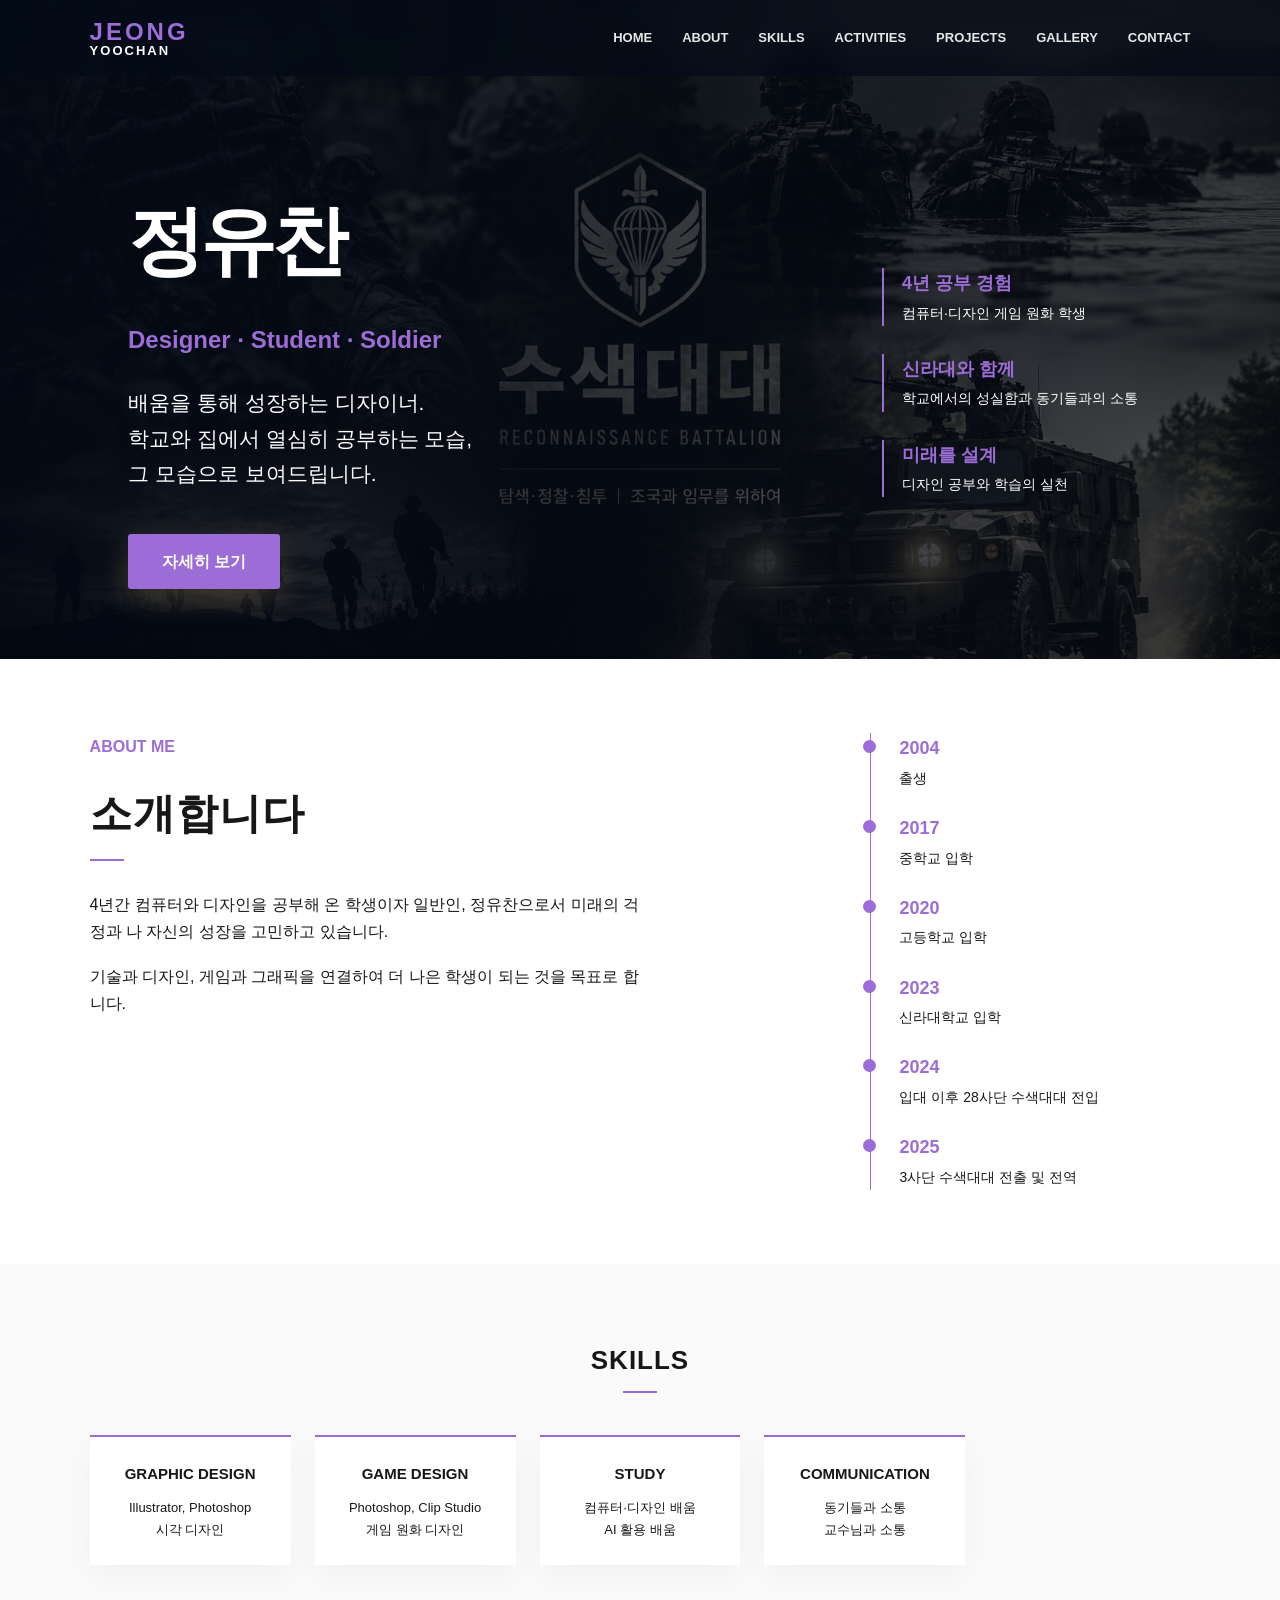
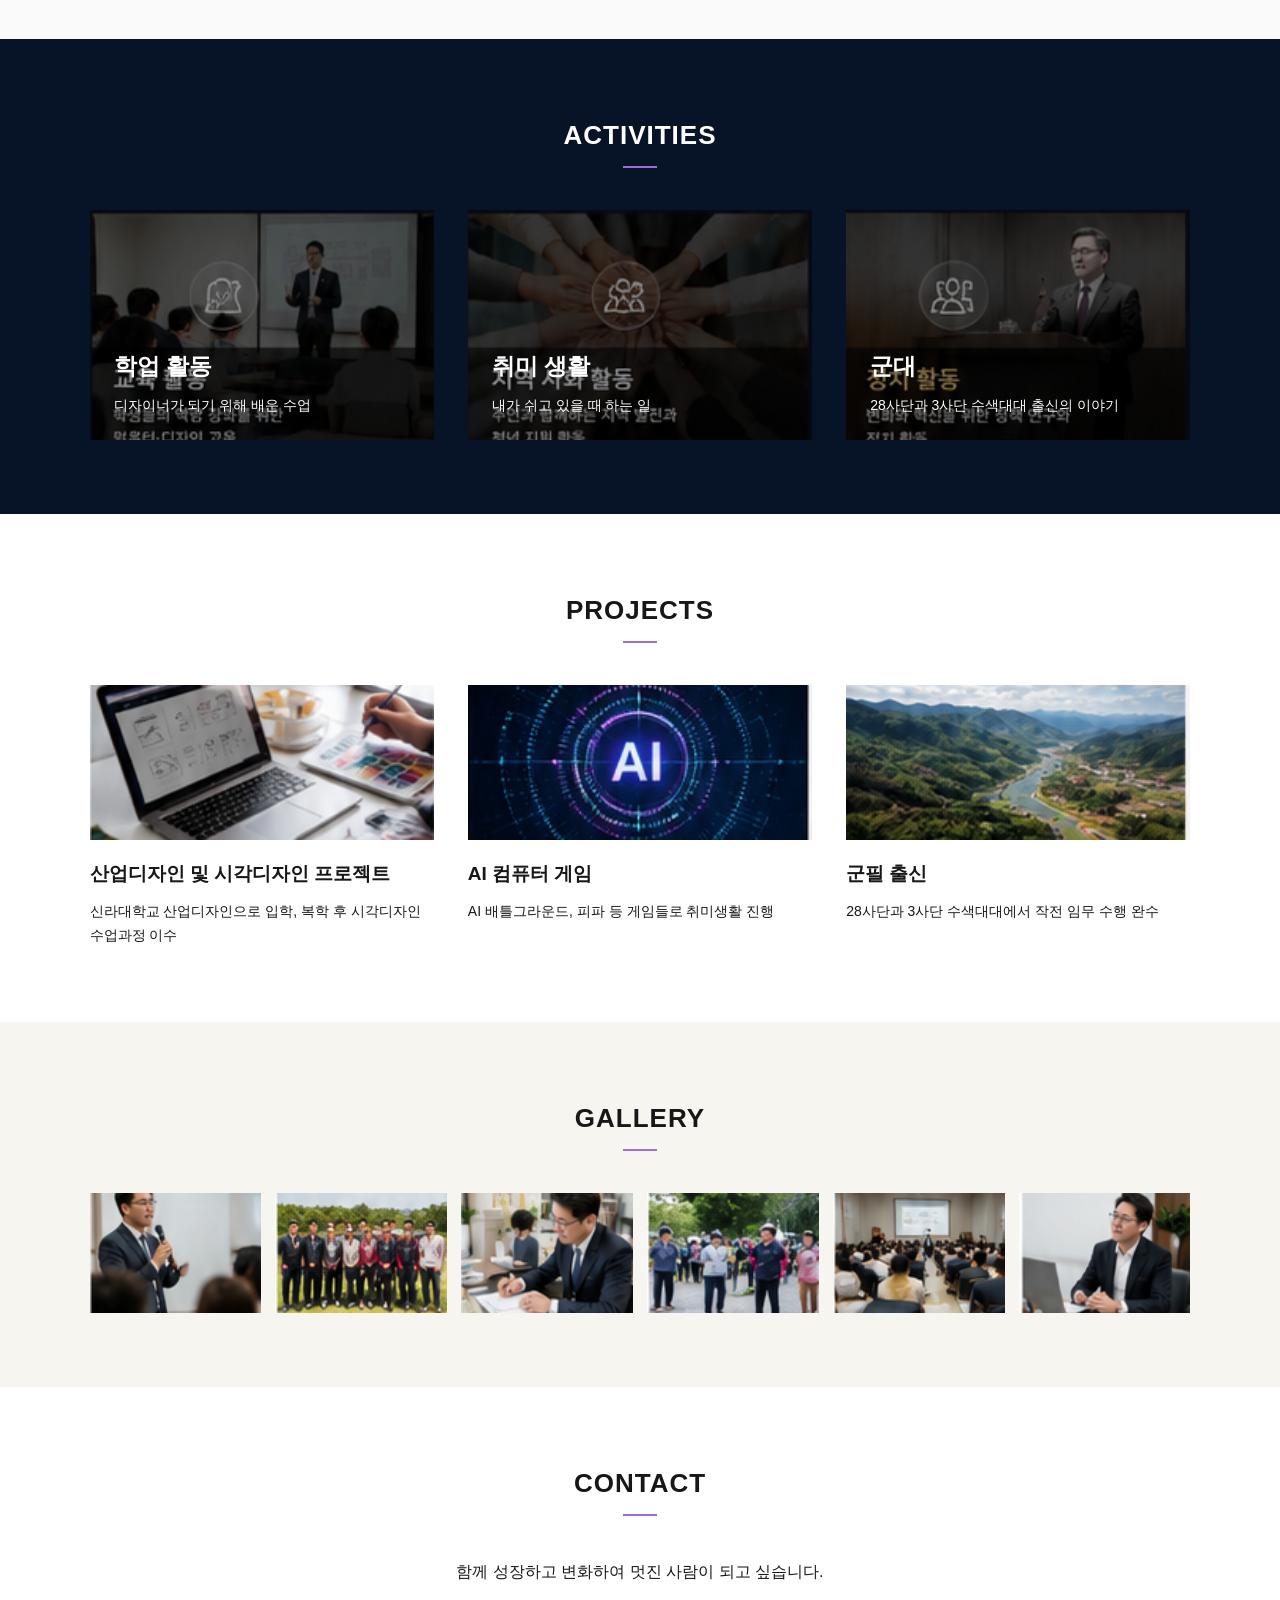
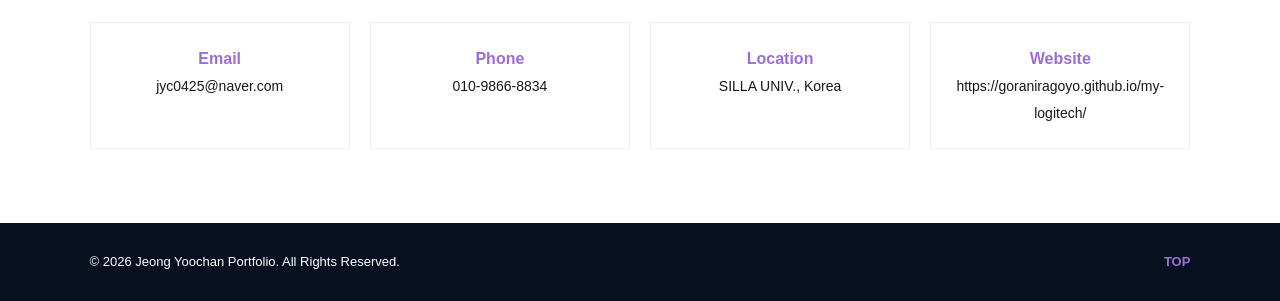
==== index.html @ 35dd215b "Add files via upload" ====
<!DOCTYPE html>
<html lang="ko">
<head>
  <meta charset="UTF-8">
  <meta name="viewport" content="width=device-width, initial-scale=1.0">
  <title>정유찬 포트폴리오</title>
  <link rel="stylesheet" href="css/style.css">
</head>
<body>

  <header class="header">
    <div class="logo">
      <span>JEONG</span>
      <small>YOOCHAN</small>
    </div>

    <nav class="nav">
      <a href="#home">HOME</a>
      <a href="#about">ABOUT</a>
      <a href="#skills">SKILLS</a>
      <a href="#activities">ACTIVITIES</a>
      <a href="#projects">PROJECTS</a>
      <a href="#gallery">GALLERY</a>
      <a href="#contact">CONTACT</a>
    </nav>
  </header>

  <section id="home" class="hero">
    <div class="hero-overlay">
      <div class="hero-text">
        <h1>정유찬</h1>
        <p class="role">Designer · Student · Soldier</p>
        <p class="copy">배움을 통해 성장하는 디자이너.<br>학교와 집에서 열심히 공부하는 모습,
          <br>그 모습으로 보여드립니다.</p>
        <a href="#about" class="btn">자세히 보기</a>
      </div>

      <div class="hero-points">
        <div>
          <strong>4년 공부 경험</strong>
          <span>컴퓨터·디자인 게임 원화 학생</span>
        </div>
        <div>
          <strong>신라대와 함께</strong>
          <span>학교에서의 성실함과 동기들과의 소통</span>
        </div>
        <div>
          <strong>미래를 설계</strong>
          <span>디자인 공부와 학습의 실천</span>
        </div>
      </div>
    </div>
  </section>

  <section id="about" class="section about">
    <div class="section-inner about-grid">
      <div>
        <p class="eyebrow">ABOUT ME</p>
        <h2>소개합니다</h2>
        <p>
          4년간 컴퓨터와 디자인을 공부해 온 학생이자 일반인,
          정유찬으로서 미래의 걱정과 나 자신의 성장을 고민하고 있습니다.
        </p>
        <p>
          기술과 디자인, 게임과 그래픽을 연결하여 더 나은 학생이 되는 것을 목표로 합니다.
        </p>
      </div>

      <div class="timeline">
        <div><b>2004</b><span> 출생</span></div>
        <div><b>2017</b><span>중학교 입학</span></div>
        <div><b>2020</b><span>고등학교 입학</span></div>
        <div><b>2023</b><span>신라대학교 입학</span></div>
        <div><b>2024</b><span>입대 이후 28사단 수색대대 전입</span></div>
        <div><b>2025</b><span>3사단 수색대대 전출 및 전역</span></div>
      </div>
    </div>
  </section>

  <section id="skills" class="section skills">
    <div class="section-inner">
      <h2>SKILLS</h2>
      <div class="skill-grid">
        <article>
          <h3>GRAPHIC DESIGN</h3>
          <p>Illustrator, Photoshop<br>시각 디자인</p>
        </article>
        <article>
          <h3>GAME DESIGN</h3>
          <p>Photoshop, Clip Studio<br>게임 원화 디자인</p>
        </article>
        <article>
          <h3>STUDY</h3>
          <p>컴퓨터·디자인 배움<br>AI 활용 배움</p>
        </article>
        <article>
          <h3>COMMUNICATION</h3>
          <p>동기들과 소통<br>교수님과 소통</p>
        </article>
  
      </div>
    </div>
  </section>

  <section id="activities" class="section dark activities">
    <div class="section-inner">
      <h2>ACTIVITIES</h2>
      <div class="card-grid">
        <article class="image-card">
          <img src="images/activity1.png" alt="학업 활동">
          <div>
            <h3>학업 활동</h3>
            <p>디자이너가 되기 위해 배운 수업</p>
          </div>
        </article>
        <article class="image-card">
          <img src="images/activity2.png" alt="취미 생활">
          <div>
            <h3>취미 생활</h3>
            <p>내가 쉬고 있을 때 하는 일</p>
          </div>
        </article>
        <article class="image-card">
          <img src="images/activity3.png" alt="군대">
          <div>
            <h3>군대</h3>
            <p>28사단과 3사단 수색대대 출신의 이야기</p>
          </div>
        </article>
      </div>
    </div>
  </section>

  <section id="projects" class="section projects">
    <div class="section-inner">
      <h2>PROJECTS</h2>
      <div class="card-grid">
        <article class="project-card">
          <img src="images/project1.png" alt="산업디자인 및 시각디자인 프로젝트">
          <h3>산업디자인 및 시각디자인 프로젝트</h3>
          <p>신라대학교 산업디자인으로 입학, 복학 후 시각디자인 수업과정 이수</p>
        </article>
        <article class="project-card">
          <img src="images/project2.png" alt="AI 컴퓨터 게임">
          <h3>AI 컴퓨터 게임</h3>
          <p>AI 배틀그라운드, 피파 등 게임들로 취미생활 진행</p>
        </article>
        <article class="project-card">
          <img src="images/project3.png" alt="군필 출신">
          <h3>군필 출신</h3>
          <p>28사단과 3사단 수색대대에서 작전 임무 수행 완수</p>
        </article>
      </div>
    </div>
  </section>

  <section id="gallery" class="section gallery">
    <div class="section-inner">
      <h2>GALLERY</h2>
      <div class="gallery-grid">
        <img src="images/gallery1.png" alt="갤러리 이미지 1">
        <img src="images/gallery2.png" alt="갤러리 이미지 2">
        <img src="images/gallery3.png" alt="갤러리 이미지 3">
        <img src="images/gallery4.png" alt="갤러리 이미지 4">
        <img src="images/gallery5.png" alt="갤러리 이미지 5">
        <img src="images/gallery6.png" alt="갤러리 이미지 6">
      </div>
    </div>
  </section>

  <section id="contact" class="section contact">
    <div class="section-inner">
      <h2>CONTACT</h2>
      <p>함께 성장하고 변화하여 멋진 사람이 되고 싶습니다.</p>
      <div class="contact-grid">
        <div><b>Email</b><span>jyc0425@naver.com</span></div>
        <div><b>Phone</b><span>010-9866-8834</span></div>
        <div><b>Location</b><span>SILLA UNIV., Korea</span></div>
        <div><b>Website</b><span>https://goraniragoyo.github.io/my-logitech/</span></div>
      </div>
    </div>
  </section>

  <footer class="footer">
    <p>© 2026 Jeong Yoochan Portfolio. All Rights Reserved.</p>
    <a href="#home">TOP</a>
  </footer>

</body>
</html>
---- css/style.css ----
* {
  margin: 0;
  padding: 0;
  box-sizing: border-box;
}

html {
  scroll-behavior: smooth;
}

body {
  font-family: 'Noto Sans KR', 'Malgun Gothic', Arial, sans-serif;
  color: #171717;
  background: #f7f5f0;
  line-height: 1.7;
}

a {
  color: inherit;
  text-decoration: none;
}

img {
  max-width: 100%;
  display: block;
}

.header {
  position: fixed;
  top: 0;
  left: 0;
  width: 100%;
  height: 76px;
  padding: 0 7%;
  display: flex;
  justify-content: space-between;
  align-items: center;
  z-index: 10;
  color: #fff;
  background: rgba(5, 12, 24, 0.78);
  backdrop-filter: blur(10px);
}

.logo {
  color: #9d6dd7;
  font-weight: 800;
  letter-spacing: 3px;
  line-height: 1;
  font-size: 24px;
}

.logo small {
  display: block;
  color: #fff;
  font-size: 13px;
  letter-spacing: 2px;
}

.nav {
  display: flex;
  gap: 30px;
  font-size: 13px;
  font-weight: 700;
}

.nav a {
  opacity: 0.9;
}

.nav a:hover {
  color: #9d6dd7;
}

.hero {
  min-height: 620px;
  background:
    linear-gradient(90deg, rgba(3, 9, 20, 0.95), rgba(3, 9, 20, 0.45)),
    url('../images/hero.png') center top / cover no-repeat;
  color: #fff;
  padding-top: 76px;
}

.hero-overlay {
  min-height: 544px;
  padding: 100px 10% 70px;
  display: grid;
  grid-template-columns: 1.1fr 0.8fr;
  align-items: center;
}

.hero-text h1 {
  font-size: 76px;
  letter-spacing: -4px;
  margin-bottom: 15px;
}

.role {
  color: #9d6dd7;
  font-size: 24px;
  font-weight: 700;
  margin-bottom: 24px;
}

.copy {
  font-size: 21px;
  margin-bottom: 42px;
}

.btn {
  display: inline-block;
  padding: 14px 34px;
  background: #9d6dd7;
  color: #fff;
  border-radius: 3px;
  font-weight: 700;
  box-shadow: 0 10px 30px rgba(215, 181, 109, 0.25);
}

.hero-points {
  display: grid;
  gap: 28px;
  justify-self: end;
  width: 270px;
}

.hero-points div {
  border-left: 2px solid #9d6dd7;
  padding-left: 18px;
}

.hero-points strong {
  display: block;
  color: #9d6dd7;
  font-size: 18px;
}

.hero-points span {
  font-size: 14px;
}

.section {
  padding: 74px 0;
}

.section-inner {
  width: min(1120px, 86%);
  margin: 0 auto;
}

.section h2 {
  text-align: center;
  font-size: 26px;
  margin-bottom: 42px;
  letter-spacing: 1px;
}

.section h2::after {
  content: '';
  display: block;
  width: 34px;
  height: 2px;
  margin: 9px auto 0;
  background: #9d6dd7;
}

.about {
  background: #fff;
}

.about-grid {
  display: grid;
  grid-template-columns: 1fr 320px;
  gap: 90px;
  align-items: start;
}

.eyebrow {
  color: #9d6dd7;
  font-weight: 700;
  margin-bottom: 8px;
}

.about h2 {
  text-align: left;
  font-size: 42px;
  margin-bottom: 30px;
}

.about h2::after {
  margin-left: 0;
}

.about p {
  max-width: 560px;
  margin-bottom: 18px;
}

.timeline {
  border-left: 1px solid #9d6dd7;
  display: grid;
  gap: 22px;
  padding-left: 28px;
}

.timeline div {
  position: relative;
}

.timeline div::before {
  content: '';
  position: absolute;
  left: -36px;
  top: 7px;
  width: 13px;
  height: 13px;
  border-radius: 50%;
  background: #9d6dd7;
}

.timeline b {
  color: #9d6dd7;
  display: block;
  font-size: 18px;
}

.timeline span {
  font-size: 14px;
}

.skills {
  background: #fafafa;
}

.skill-grid {
  display: grid;
  grid-template-columns: repeat(5, 1fr);
  gap: 24px;
  text-align: center;
}

.skill-grid article {
  padding: 24px 14px;
  border-top: 2px solid #9d6dd7;
  background: #fff;
  box-shadow: 0 10px 30px rgba(0,0,0,0.04);
}

.skill-grid h3 {
  font-size: 15px;
  margin-bottom: 10px;
}

.skill-grid p {
  font-size: 13px;
}

.dark {
  background: #071327;
  color: #fff;
}

.card-grid {
  display: grid;
  grid-template-columns: repeat(3, 1fr);
  gap: 34px;
}

.image-card {
  position: relative;
  overflow: hidden;
  min-height: 230px;
  background: #000;
}

.image-card img {
  width: 100%;
  height: 230px;
  object-fit: cover;
  opacity: 0.58;
  transition: 0.3s;
}

.image-card:hover img {
  transform: scale(1.06);
  opacity: 0.72;
}

.image-card div {
  position: absolute;
  left: 24px;
  right: 24px;
  bottom: 22px;
}

.image-card h3 {
  color: #fff;
  font-size: 23px;
  margin-bottom: 8px;
}

.image-card p {
  font-size: 14px;
}

.projects {
  background: #fff;
}

.project-card {
  background: #fff;
}

.project-card img {
  height: 155px;
  width: 100%;
  object-fit: cover;
  margin-bottom: 18px;
}

.project-card h3 {
  font-size: 19px;
  margin-bottom: 10px;
}

.project-card p {
  font-size: 14px;
}

.gallery {
  background: #f7f5f0;
}

.gallery-grid {
  display: grid;
  grid-template-columns: repeat(6, 1fr);
  gap: 14px;
}

.gallery-grid img {
  width: 100%;
  height: 120px;
  object-fit: cover;
}

.contact {
  background: #fff;
  text-align: center;
}

.contact > .section-inner > p {
  margin-bottom: 36px;
}

.contact-grid {
  display: grid;
  grid-template-columns: repeat(4, 1fr);
  gap: 20px;
}

.contact-grid div {
  padding: 22px 14px;
  border: 1px solid #eee;
}

.contact-grid b {
  display: block;
  color: #9d6dd7;
}

.contact-grid span {
  font-size: 14px;
}

.footer {
  background: #06101f;
  color: #fff;
  padding: 28px 7%;
  display: flex;
  justify-content: space-between;
  font-size: 13px;
}

.footer a {
  color: #9d6dd7;
  font-weight: 700;
}

@media (max-width: 900px) {
  .header {
    height: auto;
    padding: 18px 5%;
    align-items: flex-start;
    gap: 18px;
    flex-direction: column;
  }

  .nav {
    flex-wrap: wrap;
    gap: 12px 18px;
  }

  .hero {
    padding-top: 135px;
  }

  .hero-overlay {
    grid-template-columns: 1fr;
    padding: 80px 7%;
  }

  .hero-text h1 {
    font-size: 52px;
  }

  .hero-points {
    justify-self: start;
    margin-top: 50px;
  }

  .about-grid,
  .card-grid,
  .contact-grid {
    grid-template-columns: 1fr;
  }

  .skill-grid {
    grid-template-columns: repeat(2, 1fr);
  }

  .gallery-grid {
    grid-template-columns: repeat(2, 1fr);
  }
}
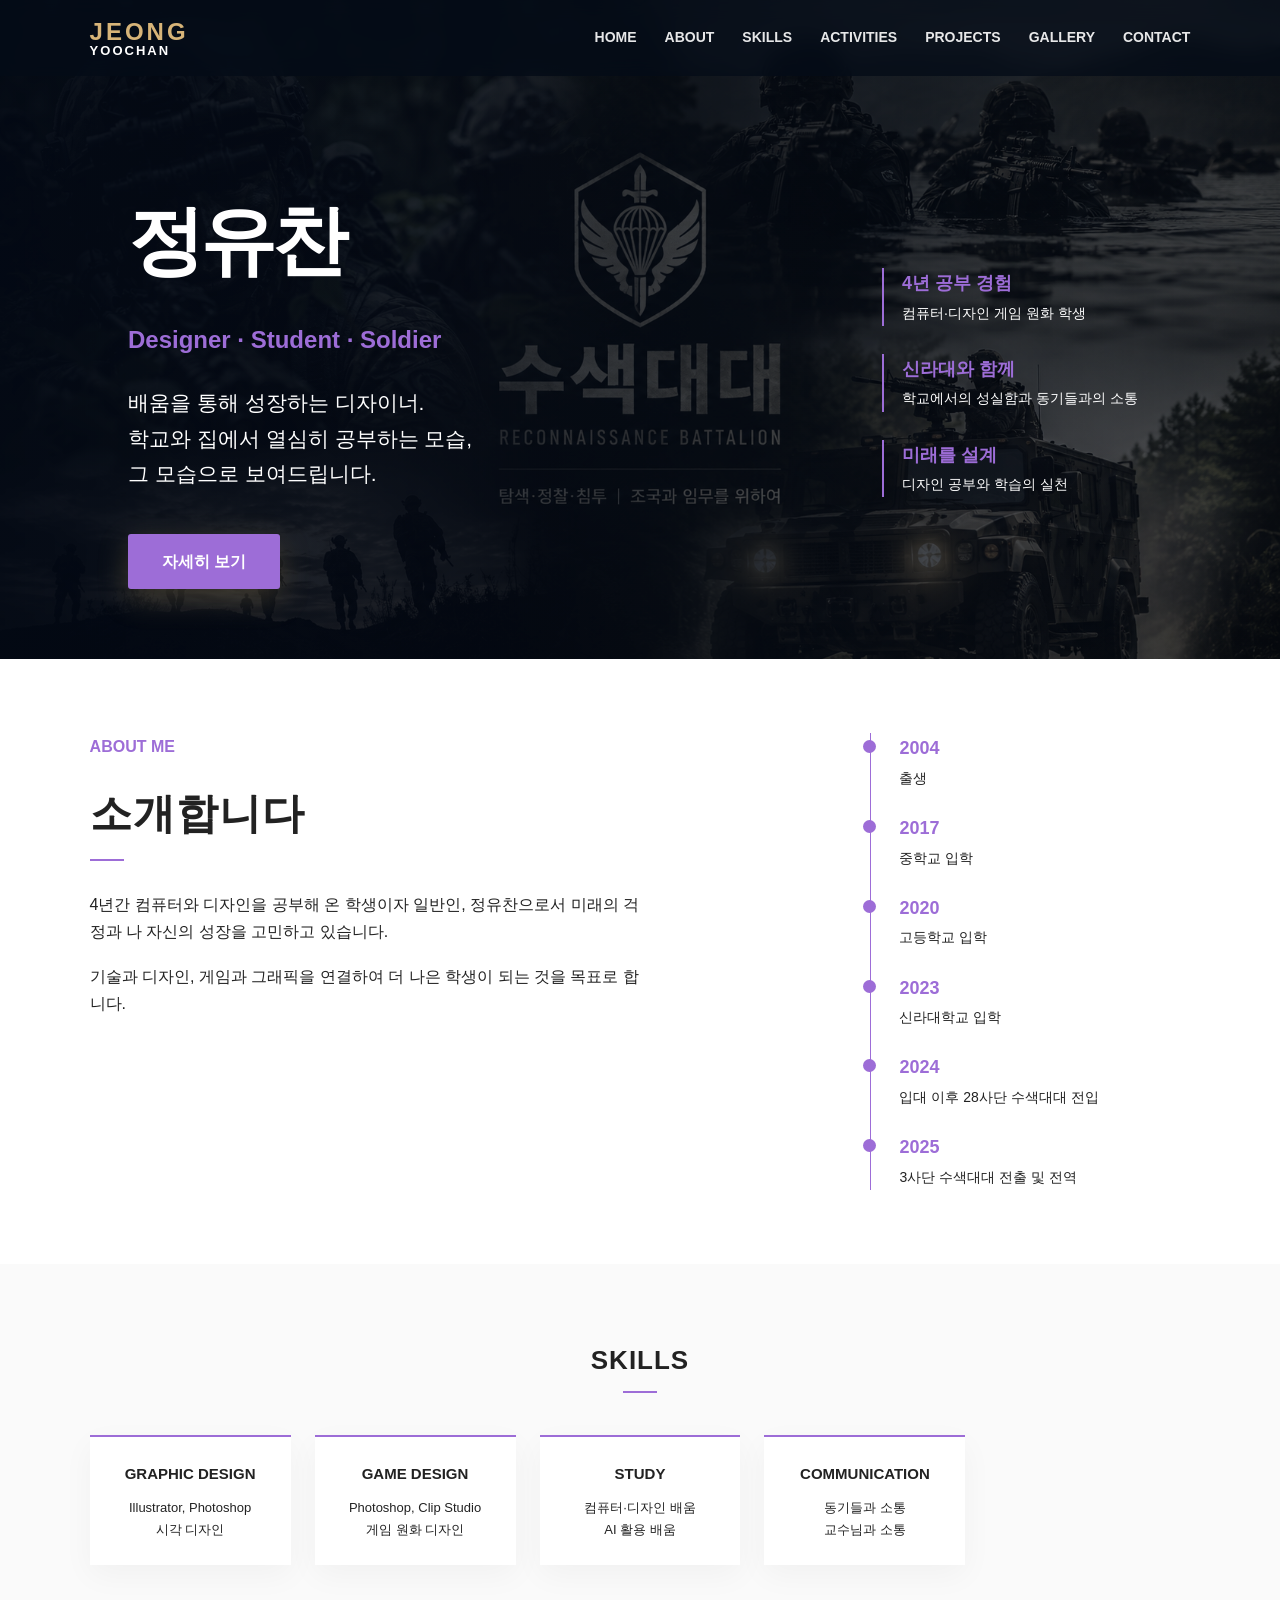
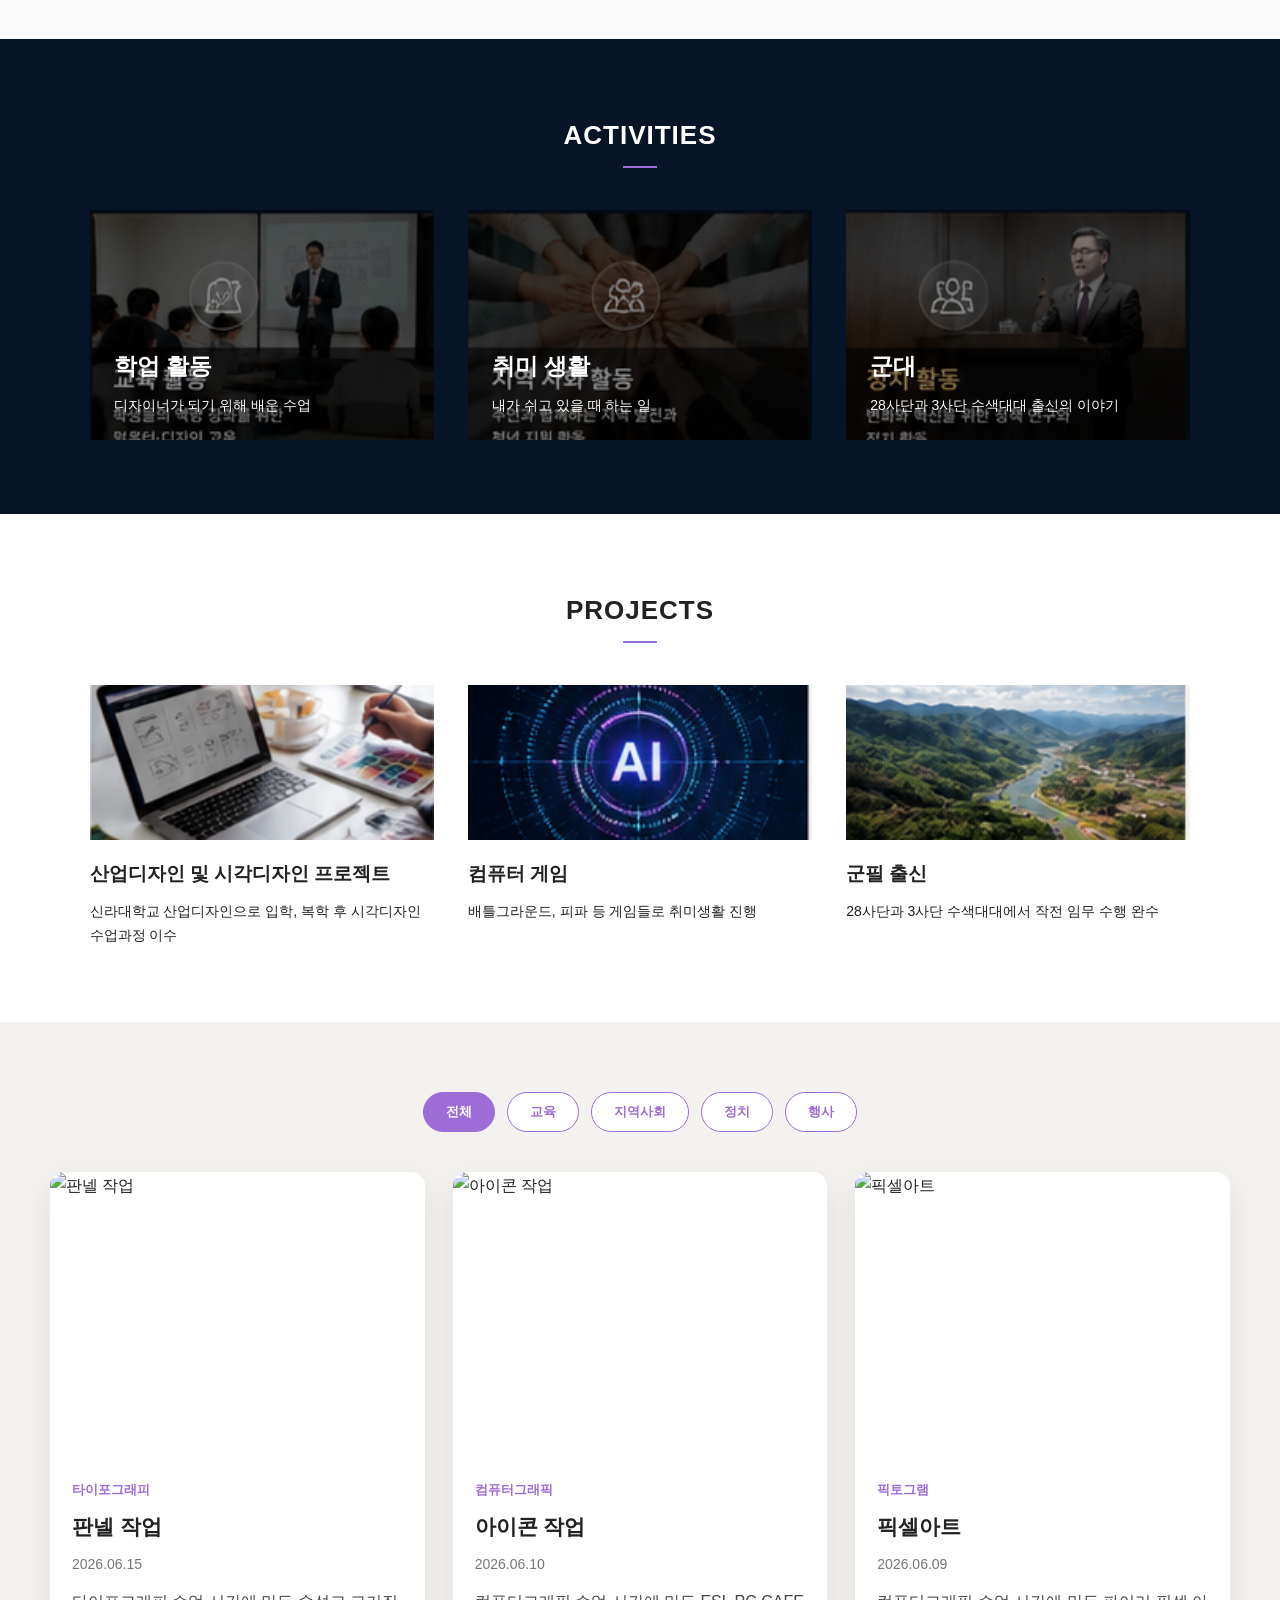
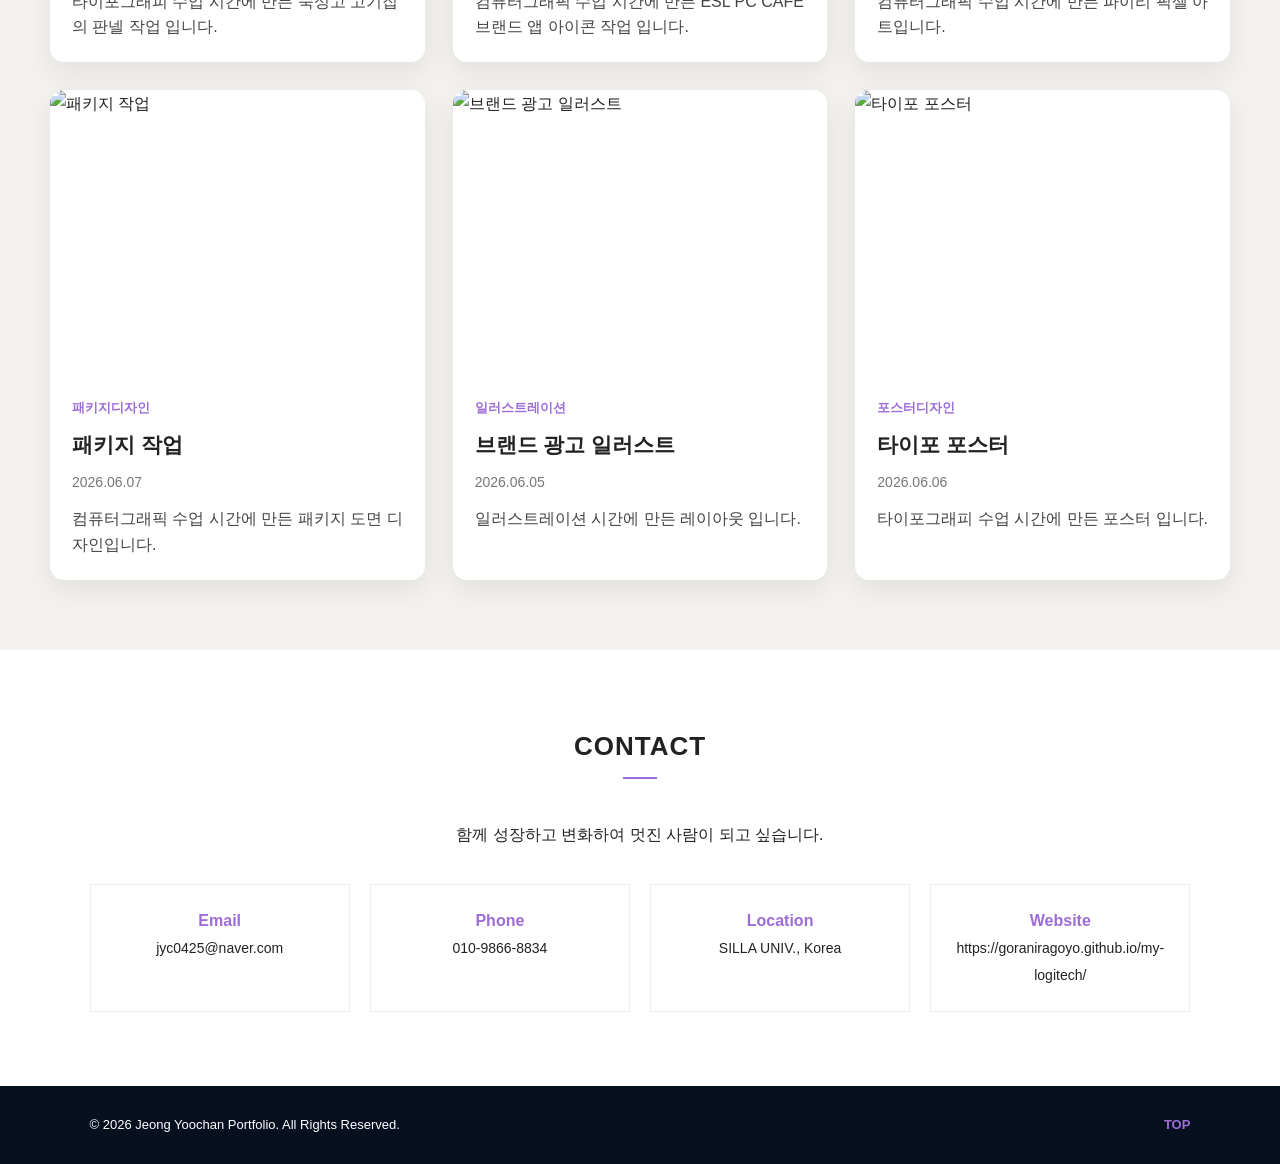
==== commit 9a42e241: "Add files via upload" ====
--- a/index.html
+++ b/index.html
@@ -5,6 +5,8 @@
   <meta name="viewport" content="width=device-width, initial-scale=1.0">
   <title>정유찬 포트폴리오</title>
   <link rel="stylesheet" href="css/style.css">
+  <link rel="stylesheet" href="css/common.css">
+  <link rel="stylesheet" href="css/gallery.css">
 </head>
 <body>
 
@@ -142,8 +144,8 @@
         </article>
         <article class="project-card">
           <img src="images/project2.png" alt="AI 컴퓨터 게임">
-          <h3>AI 컴퓨터 게임</h3>
-          <p>AI 배틀그라운드, 피파 등 게임들로 취미생활 진행</p>
+          <h3>컴퓨터 게임</h3>
+          <p>배틀그라운드, 피파 등 게임들로 취미생활 진행</p>
         </article>
         <article class="project-card">
           <img src="images/project3.png" alt="군필 출신">
@@ -154,19 +156,31 @@
     </div>
   </section>
 
-  <section id="gallery" class="section gallery">
-    <div class="section-inner">
-      <h2>GALLERY</h2>
-      <div class="gallery-grid">
-        <img src="images/gallery1.png" alt="갤러리 이미지 1">
-        <img src="images/gallery2.png" alt="갤러리 이미지 2">
-        <img src="images/gallery3.png" alt="갤러리 이미지 3">
-        <img src="images/gallery4.png" alt="갤러리 이미지 4">
-        <img src="images/gallery5.png" alt="갤러리 이미지 5">
-        <img src="images/gallery6.png" alt="갤러리 이미지 6">
-      </div>
-    </div>
-  </section>
+  <section class="gallery-board">
+      <div class="container">
+        <div class="filter-buttons">
+          <button type="button" class="active" data-filter="all">전체</button>
+          <button type="button" data-filter="education">교육</button>
+          <button type="button" data-filter="community">지역사회</button>
+          <button type="button" data-filter="politics">정치</button>
+          <button type="button" data-filter="event">행사</button>
+        </div>
+
+        <div id="galleryList" class="gallery-list"></div>
+      </div>
+    </section>
+  </main>
+
+  <div id="modal" class="modal" aria-hidden="true">
+    <button type="button" id="modalClose" class="modal-close">×</button>
+    <div class="modal-content">
+      <img id="modalImage" src="" alt="">
+      <div class="modal-text">
+        <h3 id="modalTitle"></h3>
+        <p id="modalDesc"></p>
+      </div>
+    </div>
+  </div>
 
   <section id="contact" class="section contact">
     <div class="section-inner">
@@ -181,6 +195,9 @@
     </div>
   </section>
 
+  <script src="js/gallery-data.js"></script>
+  <script src="js/gallery.js"></script>
+
   <footer class="footer">
     <p>© 2026 Jeong Yoochan Portfolio. All Rights Reserved.</p>
     <a href="#home">TOP</a>
--- a/css/common.css
+++ b/css/common.css
@@ -0,0 +1,16 @@
+@charset "UTF-8";
+*{box-sizing:border-box}
+body{margin:0;font-family:Arial,"Noto Sans KR",sans-serif;color:#222;background:#fff}
+a{color:inherit;text-decoration:none}
+img{display:block;max-width:100%}
+.container{width:min(1180px,calc(100% - 40px));margin:0 auto}
+.site-header{background:#10101d;color:#fff}
+.header-inner{min-height:74px;display:flex;justify-content:space-between;align-items:center}
+.logo{margin:0;color:#d7b478;font-size:24px}
+.nav{display:flex;gap:28px;font-size:14px;font-weight:bold}
+.nav a.active,.nav a:hover{color:#d7b478}
+.home{padding:120px 0;background:#f4f2ef}
+.home h2{margin:0 0 20px;font-size:52px}
+.home p{font-size:20px}
+.button{display:inline-block;margin-top:25px;padding:14px 30px;background:#caa464;color:#fff;font-weight:bold}
+@media(max-width:768px){.header-inner{flex-direction:column;gap:15px;padding:18px 0}.nav{flex-wrap:wrap;justify-content:center;gap:14px}}
--- a/css/gallery.css
+++ b/css/gallery.css
@@ -0,0 +1,28 @@
+@charset "UTF-8";
+.page-title{padding:70px 0;background:#10101d;color:#fff;text-align:center}
+.page-title p{margin:0 0 10px;color:#9d6dd7;font-weight:bold;letter-spacing:2px}
+.page-title h2{margin:0 0 15px;font-size:52px}
+.page-title span{color:#ddd}
+.gallery-board{padding:70px 0;background:#f4f2ef}
+.filter-buttons{display:flex;justify-content:center;flex-wrap:wrap;gap:12px;margin-bottom:40px}
+.filter-buttons button{border:1px solid #9d6dd7;background:#fff;color:#9d6dd7;padding:10px 22px;border-radius:30px;cursor:pointer;font-weight:bold}
+.filter-buttons button.active,.filter-buttons button:hover{background:#9d6dd7;color:#fff}
+.gallery-list{display:grid;grid-template-columns:repeat(3,1fr);gap:28px}
+.gallery-card{background:#fff;border-radius:14px;overflow:hidden;box-shadow:0 10px 30px rgba(0,0,0,.08);cursor:pointer;transition:.25s}
+.gallery-card:hover{transform:translateY(-7px)}
+.gallery-thumb{width:100%;aspect-ratio:4/3;object-fit:cover}
+.gallery-info{padding:22px}
+.gallery-category{display:inline-block;margin-bottom:8px;color:#9d6dd7;font-size:13px;font-weight:bold}
+.gallery-info h3{margin:0 0 8px;font-size:21px}
+.gallery-date{margin:0 0 12px;color:#777;font-size:14px}
+.gallery-desc{margin:0;color:#444;line-height:1.6}
+.modal{position:fixed;inset:0;display:none;place-items:center;padding:30px;background:rgba(0,0,0,.82);z-index:999}
+.modal.is-open{display:grid}
+.modal-content{width:min(900px,100%);background:#fff;border-radius:16px;overflow:hidden}
+.modal-content img{width:100%;max-height:70vh;object-fit:contain;background:#111}
+.modal-text{padding:24px}
+.modal-text h3{margin:0 0 10px;font-size:26px}
+.modal-text p{margin:0;color:#444;line-height:1.7}
+.modal-close{position:fixed;right:30px;top:25px;border:0;background:none;color:#fff;font-size:46px;cursor:pointer}
+@media(max-width:900px){.gallery-list{grid-template-columns:repeat(2,1fr)}.page-title h2{font-size:42px}}
+@media(max-width:560px){.gallery-list{grid-template-columns:1fr}.page-title{padding:50px 0}.page-title h2{font-size:34px}}
